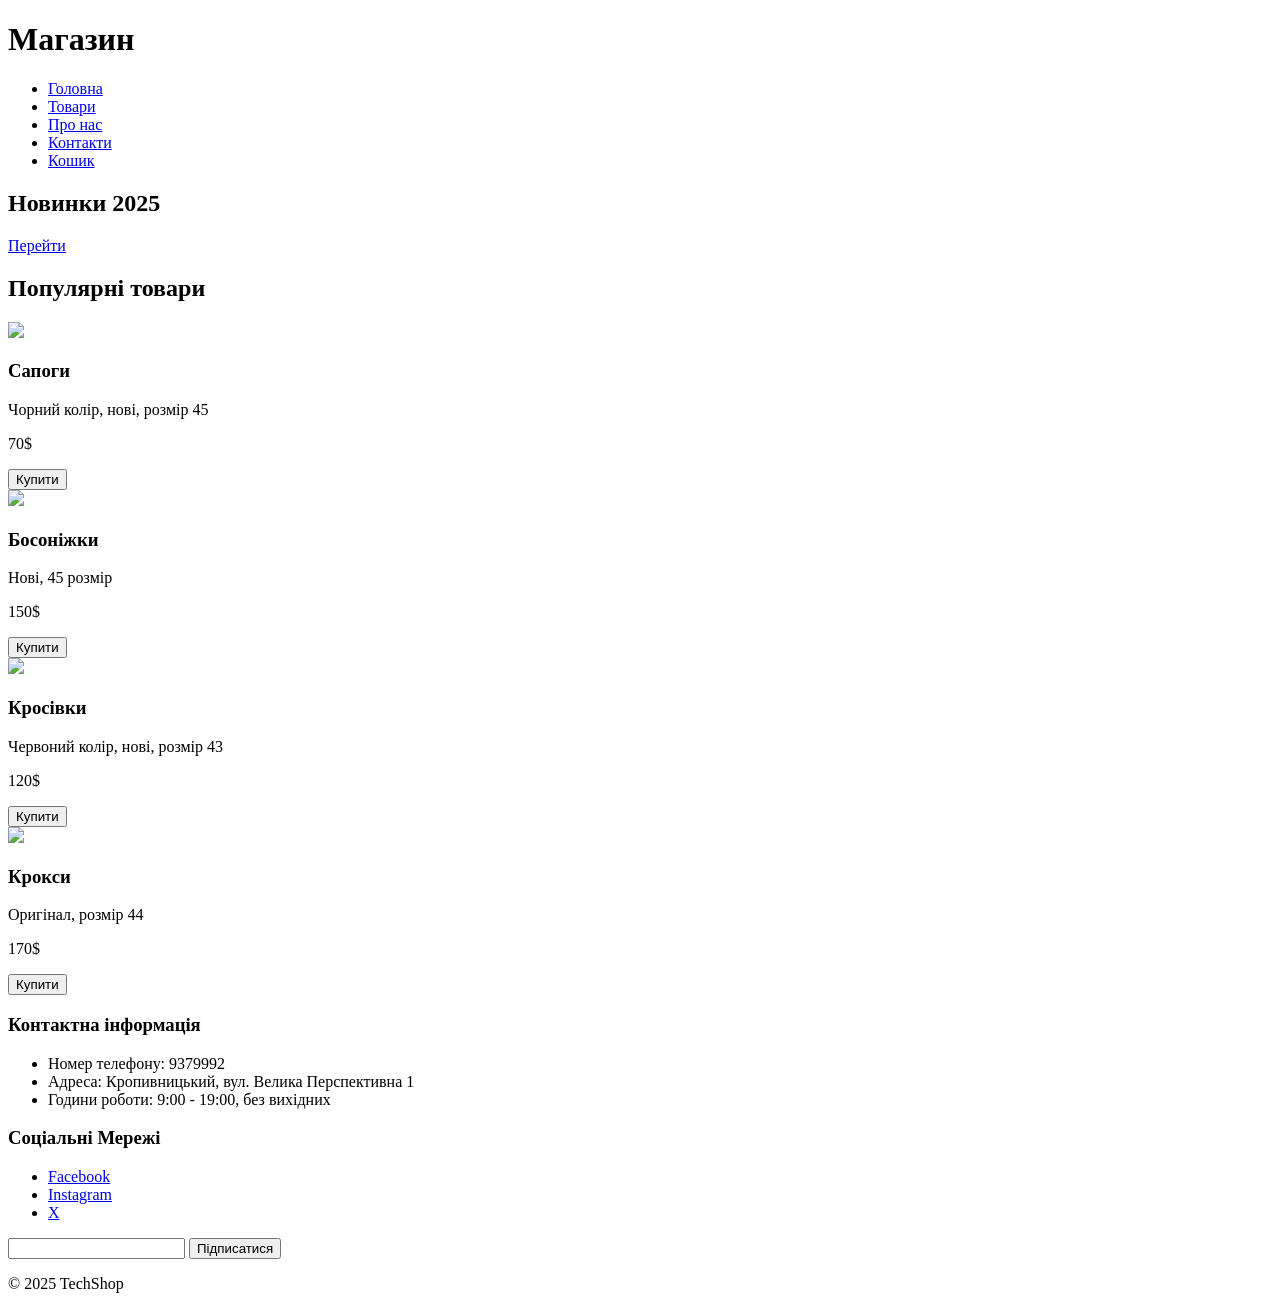
==== index.html @ 1312cfc7 "Add index.html with base structure" ====
<!DOCTYPE html>
<html lang="en">
<head>
  <meta charset="UTF-8">
  <meta name="viewport" content="width=device-width, initial-scale=1.0">
  <title>TechShop - Магазин гаджетів</title>
</head>
<body>
  <header>
    <h1>Магазин</h1>
    <nav>
      <ul>
        <li>
          <a href="#">Головна</a>
        </li>
        <li>
          <a href="#">Товари</a>
        </li>
        <li>
          <a href="#">Про нас</a>
        </li>
        <li>
          <a href="#">Контакти</a>
        </li>
        <li>
          <a href="#">Кошик</a>
        </li>
      </ul>
    </nav>
  </header>
  <main>
    <section>
      <h2>Новинки 2025</h2>
      <a type="button" href="#">Перейти</a>
    </section>
    <section>
      <h2>Популярні товари</h2>

      <article>
        <img src="https://via.placeholder.com/150">
        <h3>Сапоги</h3>
        <p>Чорний колір, нові, розмір 45</p>
        <p>70$</p>
        <button>Купити</button>
      </article>
      <article>
        <img src="https://via.placeholder.com/150">
        <h3>Босоніжки</h3>
        <p>Нові, 45 розмір</p>
        <p>150$</p>
        <button>Купити</button>
      </article>
      <article>
        <img src="https://via.placeholder.com/150">
        <h3>Кросівки</h3>
        <p>Червоний колір, нові, розмір 43</p>
        <p>120$</p>
        <button>Купити</button>
      </article>
      <article>
        <img src="https://via.placeholder.com/150">
        <h3>Крокси</h3>
        <p>Оригінал, розмір 44</p>
        <p>170$</p>
        <button>Купити</button>
      </article>
    </section>
  </main>
  <footer>
    <section>
      <h3>Контактна інформація</h3>
      <ul>
        <li>Номер телефону: 9379992</li>
        <li>Адреса: Кропивницький, вул. Велика Перспективна 1</li>
        <li>Години роботи: 9:00 - 19:00, без вихідних</li>
      </p>
    </section>
    <section>
      <h3>Соціальні Мережі</h3>
      <ul>
        <li>
          <a href="#">Facebook</a>
        </li>
        <li>
          <a href="#">Instagram</a>
        </li>
        <li>
          <a href="#">X</a>
        </li>
      </p>
    </section>
    <section>
      <form>
        <input type="email">
        <button>Підписатися</button>
      </form>
    </section>
    <p>&copy; 2025 TechShop</p>
  </footer>
</body>
</html>
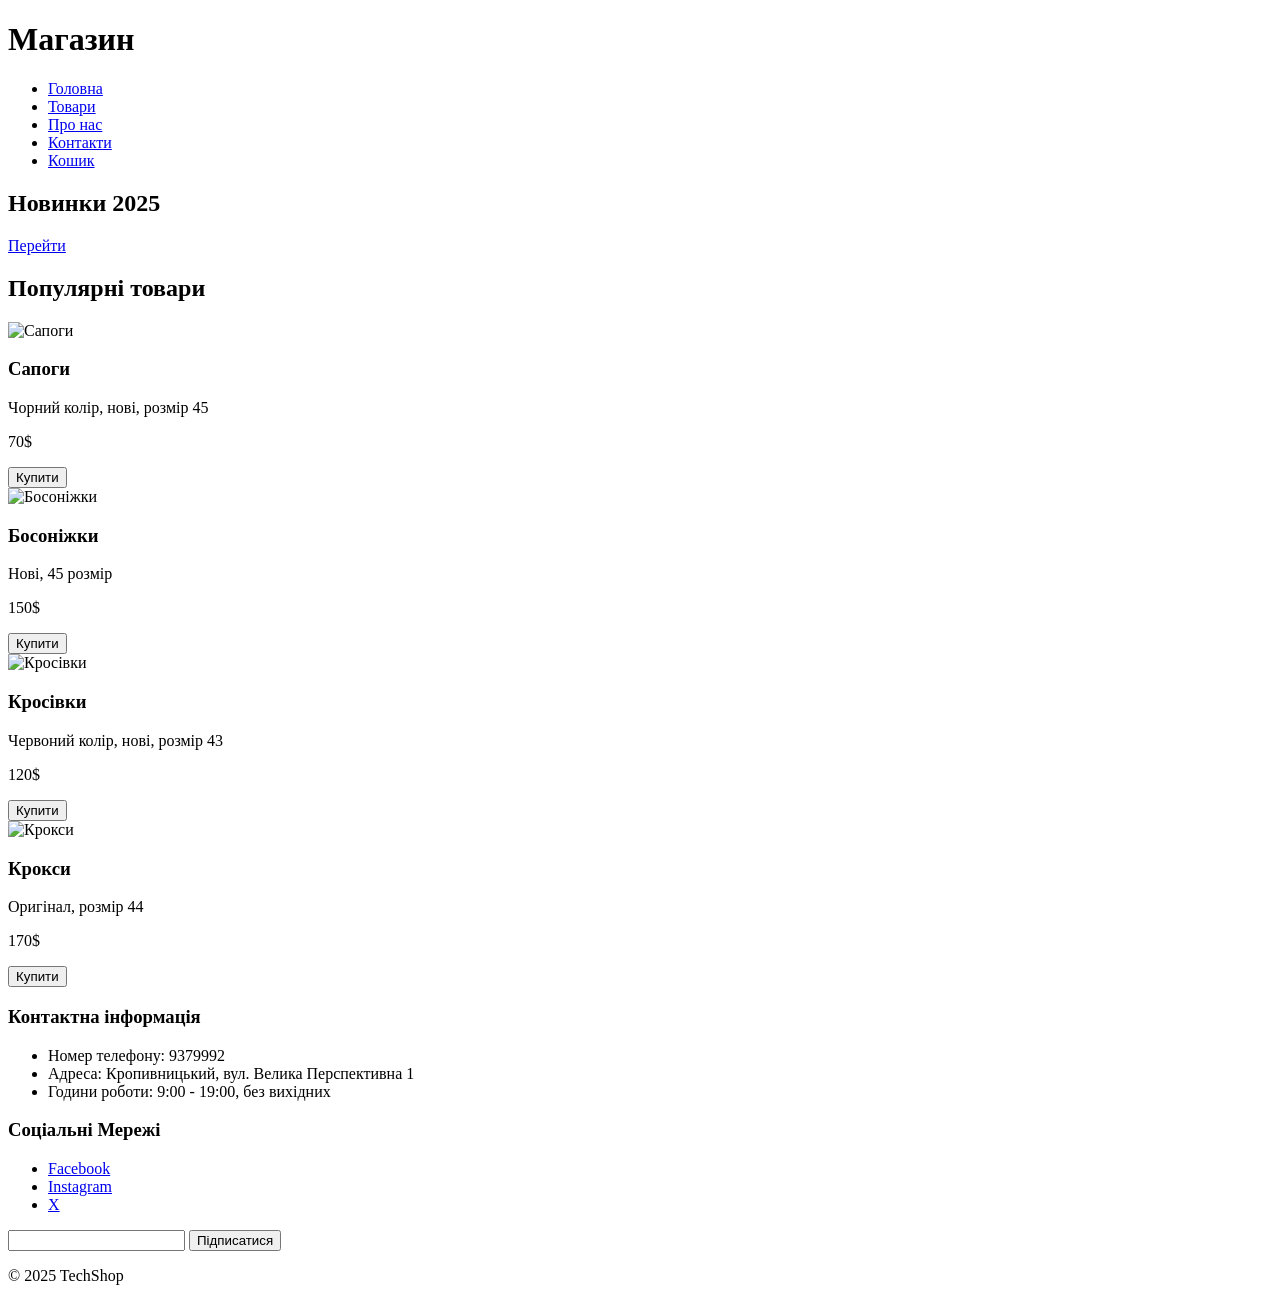
==== commit f2773138: "Update index.html, add alt attributes for images" ====
--- a/index.html
+++ b/index.html
@@ -31,34 +31,34 @@
   <main>
     <section>
       <h2>Новинки 2025</h2>
-      <a type="button" href="#">Перейти</a>
+      <a href="#">Перейти</a>
     </section>
     <section>
       <h2>Популярні товари</h2>
 
       <article>
-        <img src="https://via.placeholder.com/150">
+        <img alt="Сапоги" src="https://via.placeholder.com/150">
         <h3>Сапоги</h3>
         <p>Чорний колір, нові, розмір 45</p>
         <p>70$</p>
         <button>Купити</button>
       </article>
       <article>
-        <img src="https://via.placeholder.com/150">
+        <img alt="Босоніжки" src="https://via.placeholder.com/150">
         <h3>Босоніжки</h3>
         <p>Нові, 45 розмір</p>
         <p>150$</p>
         <button>Купити</button>
       </article>
       <article>
-        <img src="https://via.placeholder.com/150">
+        <img alt="Кросівки" src="https://via.placeholder.com/150">
         <h3>Кросівки</h3>
         <p>Червоний колір, нові, розмір 43</p>
         <p>120$</p>
         <button>Купити</button>
       </article>
       <article>
-        <img src="https://via.placeholder.com/150">
+        <img alt="Крокси" src="https://via.placeholder.com/150">
         <h3>Крокси</h3>
         <p>Оригінал, розмір 44</p>
         <p>170$</p>
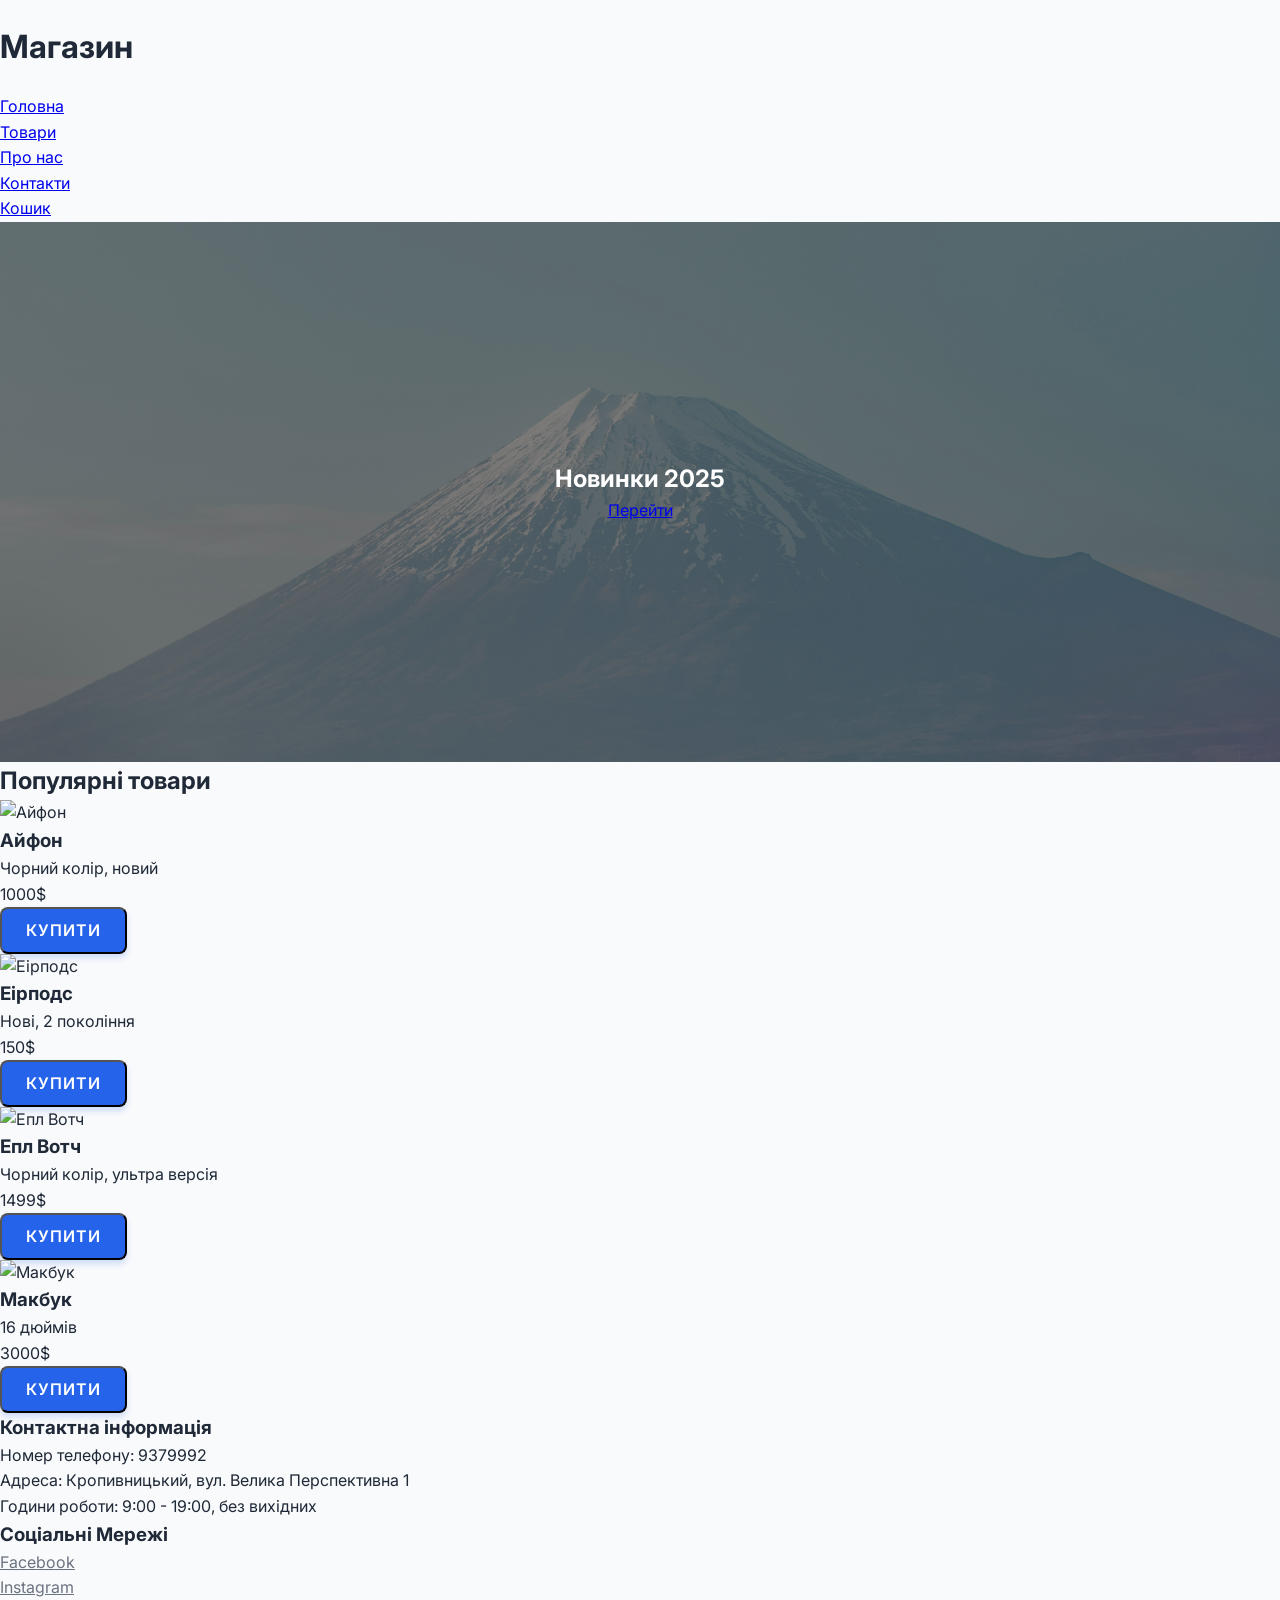
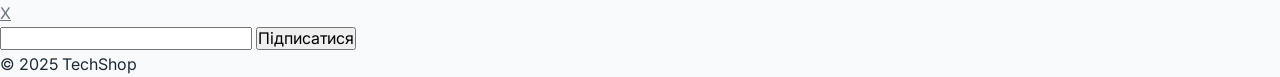
==== commit d8b7ff21: "Add base styles" ====
--- a/index.html
+++ b/index.html
@@ -4,6 +4,11 @@
   <meta charset="UTF-8">
   <meta name="viewport" content="width=device-width, initial-scale=1.0">
   <title>TechShop - Магазин гаджетів</title>
+  <link rel="preconnect" href="https://fonts.googleapis.com">
+  <link rel="preconnect" href="https://fonts.gstatic.com" crossorigin>
+  <link href="https://fonts.googleapis.com/css2?family=Inter:wght@400;600;700&display=swap" rel="stylesheet">
+  <link rel="stylesheet" href="./assets/css/normalize.css" />
+  <link rel="stylesheet" href="./assets/css/style.css" />
 </head>
 <body>
   <header>
@@ -29,7 +34,7 @@
     </nav>
   </header>
   <main>
-    <section>
+    <section class="hero">
       <h2>Новинки 2025</h2>
       <a href="#">Перейти</a>
     </section>
@@ -37,32 +42,32 @@
       <h2>Популярні товари</h2>
 
       <article>
-        <img alt="Сапоги" src="https://via.placeholder.com/150">
-        <h3>Сапоги</h3>
-        <p>Чорний колір, нові, розмір 45</p>
-        <p>70$</p>
-        <button>Купити</button>
+        <img alt="Айфон" src="https://via.placeholder.com/150">
+        <h3>Айфон</h3>
+        <p>Чорний колір, новий</p>
+        <p>1000$</p>
+        <button class="btn">Купити</button>
       </article>
       <article>
-        <img alt="Босоніжки" src="https://via.placeholder.com/150">
-        <h3>Босоніжки</h3>
-        <p>Нові, 45 розмір</p>
+        <img alt="Еірподс" src="https://via.placeholder.com/150">
+        <h3>Еірподс</h3>
+        <p>Нові, 2 покоління</p>
         <p>150$</p>
-        <button>Купити</button>
+        <button class="btn">Купити</button>
       </article>
       <article>
-        <img alt="Кросівки" src="https://via.placeholder.com/150">
-        <h3>Кросівки</h3>
-        <p>Червоний колір, нові, розмір 43</p>
-        <p>120$</p>
-        <button>Купити</button>
+        <img alt="Епл Вотч" src="https://via.placeholder.com/150">
+        <h3>Епл Вотч</h3>
+        <p>Чорний колір, ультра версія</p>
+        <p>1499$</p>
+        <button class="btn">Купити</button>
       </article>
       <article>
-        <img alt="Крокси" src="https://via.placeholder.com/150">
-        <h3>Крокси</h3>
-        <p>Оригінал, розмір 44</p>
-        <p>170$</p>
-        <button>Купити</button>
+        <img alt="Макбук" src="https://via.placeholder.com/150">
+        <h3>Макбук</h3>
+        <p>16 дюймів</p>
+        <p>3000$</p>
+        <button class="btn">Купити</button>
       </article>
     </section>
   </main>
--- a/assets/css/style.css
+++ b/assets/css/style.css
@@ -0,0 +1,66 @@
+/* Скидання відступів та рамок для всіх елементів */
+* {
+  margin: 0;
+  padding: 0;
+  box-sizing: border-box; /* Розміри елемента включають внутрішні відступи та рамки */
+}
+
+/* Глобальні змінні проєкту (Палітра TechShop) */
+:root {
+  --primary-color: #2563eb; /* Ваш фірмовий синій */
+  --primary-hover: #1d4ed8; /* Колір при наведенні */
+  --accent-color: #f59e0b;  /* Акцентний помаранчевий */
+  --text-dark: #1f2937;     /* Основний текст */
+  --text-light: #6b7280;    /* Другорядний текст */
+  --bg-color: #f9fafb;      /* Фон сторінки */
+  --font-main: "Inter", sans-serif;
+}
+
+body {
+  font-family: var(--font-main);
+  background-color: var(--bg-color);
+  color: var(--text-dark);
+  line-height: 1.6; /* Покращує читабельність тексту */
+  font-size: 16px;
+}
+
+footer a {
+  color: var(--text-light); /* Посилання лише у футері будуть сірими */
+}
+
+.btn {
+  display: inline-block;
+  padding: 12px 24px;
+  background-color: var(--primary-color);
+  color: white;
+  border-radius: 8px;
+  font-weight: 600;
+  text-transform: uppercase; /* Текст великими літерами */
+  letter-spacing: 1px;       /* Розрідження літер */
+  transition: all 0.3s ease;
+  box-shadow: 0 4px 6px rgba(37, 99, 235, 0.2); /* Ніжна синя тінь */
+}
+
+.btn:hover {
+  background-color: var(--primary-hover);
+  transform: translateY(-2px); /* Кнопка ніби піднімається */
+  box-shadow: 0 6px 12px rgba(37, 99, 235, 0.3);
+}
+
+.hero {
+  height: 60vh; /* 60% висоти екрану */
+  background-image: linear-gradient(rgba(0,0,0,0.5), rgba(0,0,0,0.5)), url('../img/header-img.jpg');
+  background-size: cover;
+  background-position: center;
+  display: flex;
+  flex-direction: column;
+  justify-content: center;
+  align-items: center;
+  text-align: center;
+  color: white;
+}
+
+.hero h1 {
+  font-size: 3rem;
+  text-shadow: 2px 2px 4px rgba(0,0,0,0.5);
+}
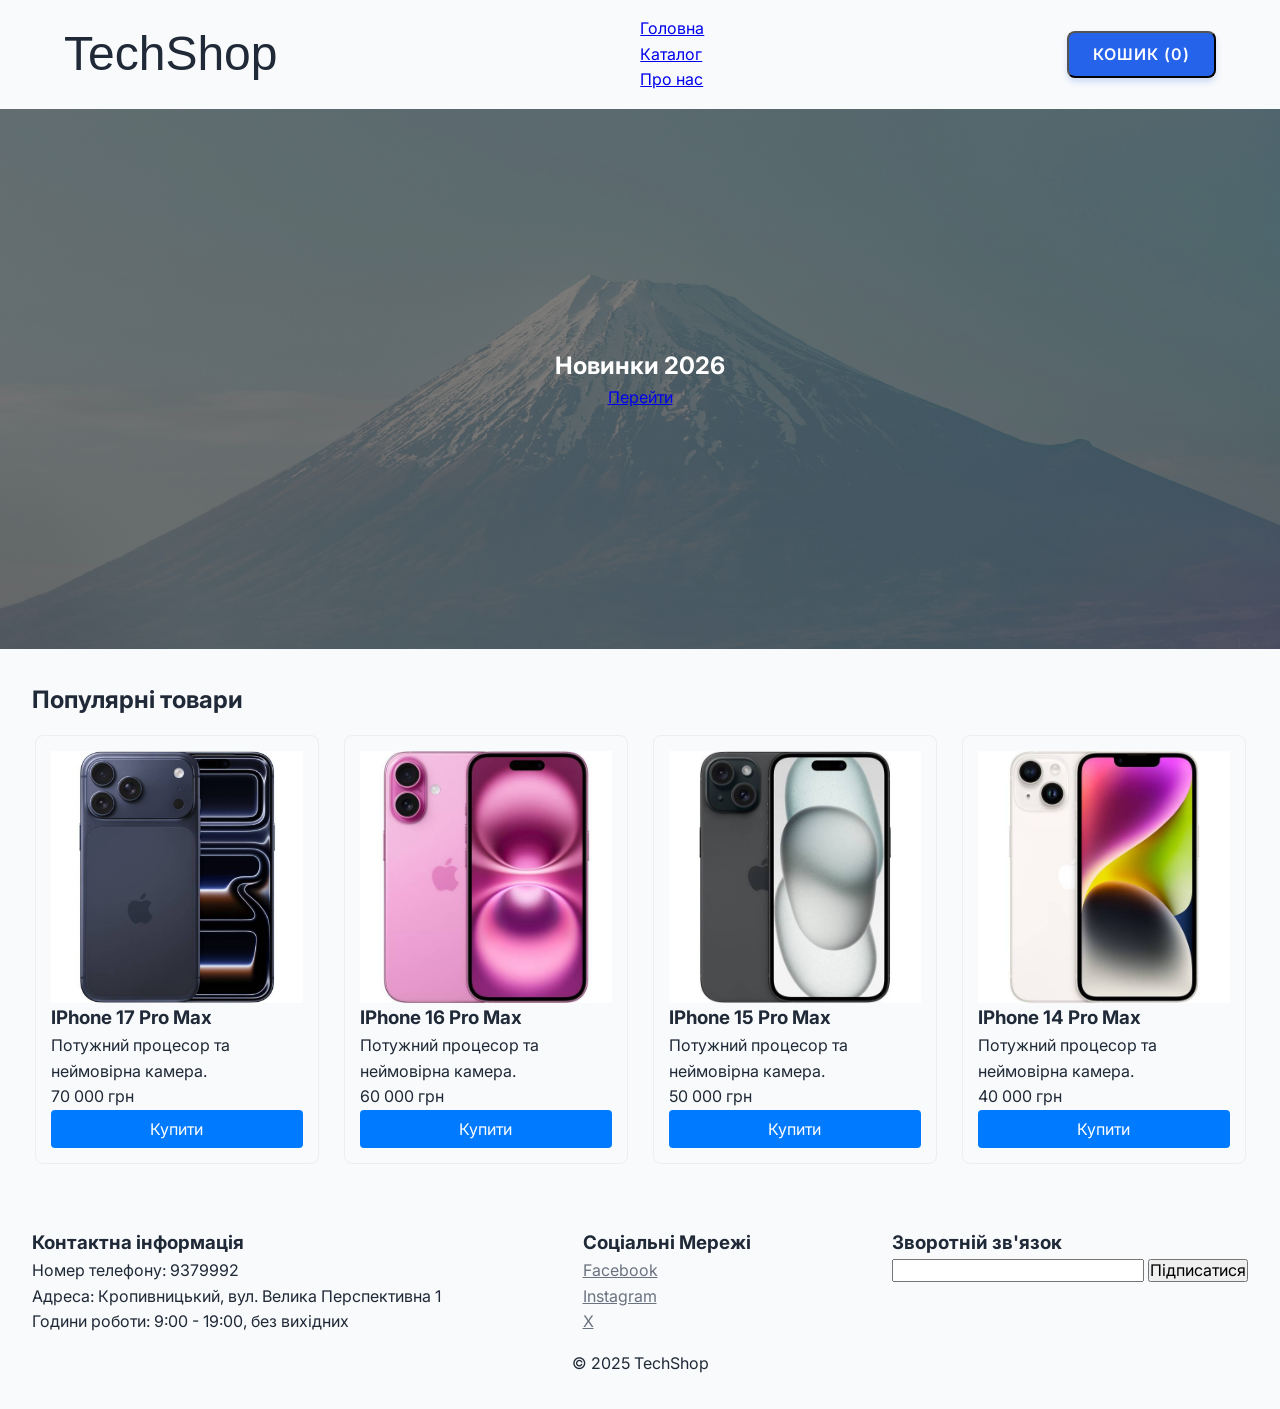
==== commit baf869fd: "Add flexbox styles and mobile phone images" ====
--- a/index.html
+++ b/index.html
@@ -7,100 +7,105 @@
   <link rel="preconnect" href="https://fonts.googleapis.com">
   <link rel="preconnect" href="https://fonts.gstatic.com" crossorigin>
   <link href="https://fonts.googleapis.com/css2?family=Inter:wght@400;600;700&display=swap" rel="stylesheet">
+  <link href="https://fonts.cdnfonts.com/css/hermann-gotisch" rel="stylesheet">
   <link rel="stylesheet" href="./assets/css/normalize.css" />
   <link rel="stylesheet" href="./assets/css/style.css" />
 </head>
 <body>
-  <header>
-    <h1>Магазин</h1>
-    <nav>
-      <ul>
-        <li>
-          <a href="#">Головна</a>
-        </li>
-        <li>
-          <a href="#">Товари</a>
-        </li>
-        <li>
-          <a href="#">Про нас</a>
-        </li>
-        <li>
-          <a href="#">Контакти</a>
-        </li>
-        <li>
-          <a href="#">Кошик</a>
-        </li>
-      </ul>
-    </nav>
-  </header>
+  <header class="header">
+  <div class="logo">TechShop</div>
+  
+  <nav class="main-nav">
+    <ul class="nav-list">
+      <li><a href="#">Головна</a></li>
+      <li><a href="#">Каталог</a></li>
+      <li><a href="#">Про нас</a></li>
+    </ul>
+  </nav>
+
+  <div class="user-actions">
+    <button class="btn btn-cart">Кошик (0)</button>
+  </div>
+</header>
   <main>
     <section class="hero">
-      <h2>Новинки 2025</h2>
+      <h2>Новинки 2026</h2>
       <a href="#">Перейти</a>
     </section>
-    <section>
-      <h2>Популярні товари</h2>
+    <section class="content-block">
+      <h2 class="content-block-title">Популярні товари</h2>
 
-      <article>
-        <img alt="Айфон" src="https://via.placeholder.com/150">
-        <h3>Айфон</h3>
-        <p>Чорний колір, новий</p>
-        <p>1000$</p>
-        <button class="btn">Купити</button>
-      </article>
-      <article>
-        <img alt="Еірподс" src="https://via.placeholder.com/150">
-        <h3>Еірподс</h3>
-        <p>Нові, 2 покоління</p>
-        <p>150$</p>
-        <button class="btn">Купити</button>
-      </article>
-      <article>
-        <img alt="Епл Вотч" src="https://via.placeholder.com/150">
-        <h3>Епл Вотч</h3>
-        <p>Чорний колір, ультра версія</p>
-        <p>1499$</p>
-        <button class="btn">Купити</button>
-      </article>
-      <article>
-        <img alt="Макбук" src="https://via.placeholder.com/150">
-        <h3>Макбук</h3>
-        <p>16 дюймів</p>
-        <p>3000$</p>
-        <button class="btn">Купити</button>
-      </article>
+      <div class="products-grid">
+        <div class="product-card">
+          <img src="./assets/img/iphone-17.jpg" alt="Product Name" class="product-img">
+          <h3 class="product-title">IPhone 17 Pro Max</h3>
+          <p class="product-desc">Потужний процесор та неймовірна камера.</p>
+          <span class="product-price">70 000 грн</span>
+          <button class="btn-buy">Купити</button>
+        </div>
+
+        <div class="product-card">
+          <img src="./assets/img/iphone-16.jpg" alt="Product Name" class="product-img">
+          <h3 class="product-title">IPhone 16 Pro Max</h3>
+          <p class="product-desc">Потужний процесор та неймовірна камера.</p>
+          <span class="product-price">60 000 грн</span>
+          <button class="btn-buy">Купити</button>
+        </div>
+
+        <div class="product-card">
+          <img src="./assets/img/iphone-15.jpg" alt="Product Name" class="product-img">
+          <h3 class="product-title">IPhone 15 Pro Max</h3>
+          <p class="product-desc">Потужний процесор та неймовірна камера.</p>
+          <span class="product-price">50 000 грн</span>
+          <button class="btn-buy">Купити</button>
+        </div>
+
+        <div class="product-card">
+          <img src="./assets/img/iphone-14.jpg" alt="Product Name" class="product-img">
+          <h3 class="product-title">IPhone 14 Pro Max</h3>
+          <p class="product-desc">Потужний процесор та неймовірна камера.</p>
+          <span class="product-price">40 000 грн</span>
+          <button class="btn-buy">Купити</button>
+        </div>
+      </div>
+
     </section>
   </main>
-  <footer>
-    <section>
-      <h3>Контактна інформація</h3>
-      <ul>
-        <li>Номер телефону: 9379992</li>
-        <li>Адреса: Кропивницький, вул. Велика Перспективна 1</li>
-        <li>Години роботи: 9:00 - 19:00, без вихідних</li>
-      </p>
-    </section>
-    <section>
-      <h3>Соціальні Мережі</h3>
-      <ul>
-        <li>
-          <a href="#">Facebook</a>
-        </li>
-        <li>
-          <a href="#">Instagram</a>
-        </li>
-        <li>
-          <a href="#">X</a>
-        </li>
-      </p>
-    </section>
-    <section>
-      <form>
-        <input type="email">
-        <button>Підписатися</button>
-      </form>
-    </section>
-    <p>&copy; 2025 TechShop</p>
+  <footer class="footer">
+    <div class="footer-grid">
+      <div>
+        <h3>Контактна інформація</h3>
+        <ul>
+          <li>Номер телефону: 9379992</li>
+          <li>Адреса: Кропивницький, вул. Велика Перспективна 1</li>
+          <li>Години роботи: 9:00 - 19:00, без вихідних</li>
+        </p>
+      </div>
+      <div>
+        <h3>Соціальні Мережі</h3>
+        <ul>
+          <li>
+            <a href="#">Facebook</a>
+          </li>
+          <li>
+            <a href="#">Instagram</a>
+          </li>
+          <li>
+            <a href="#">X</a>
+          </li>
+        </p>
+      </div>
+      <div>
+        <h3>Зворотній зв'язок</h3>
+        <form>
+          <input type="email">
+          <button>Підписатися</button>
+        </form>
+      </div>
+    </div>
+    <div class="footer-bottom">
+      <p>&copy; 2025 TechShop</p>
+    </div>
   </footer>
 </body>
 </html>
--- a/assets/css/style.css
+++ b/assets/css/style.css
@@ -3,6 +3,10 @@
   margin: 0;
   padding: 0;
   box-sizing: border-box; /* Розміри елемента включають внутрішні відступи та рамки */
+}
+
+ul {
+  list-style-type: none;
 }
 
 /* Глобальні змінні проєкту (Палітра TechShop) */
@@ -26,6 +30,11 @@
 
 footer a {
   color: var(--text-light); /* Посилання лише у футері будуть сірими */
+}
+
+.logo {
+  font-family: 'Hermann-Gotisch', sans-serif;
+  font-size: 3em;
 }
 
 .btn {
@@ -64,3 +73,65 @@
   font-size: 3rem;
   text-shadow: 2px 2px 4px rgba(0,0,0,0.5);
 }
+
+.header {
+  display: flex;
+  justify-content: space-between; /* Розставляє блоки по краях */
+  align-items: center; /* Центрує лого та кнопки по вертикалі */
+  padding: 1rem 5%;
+  background-color: var(--bg-color);
+  box-shadow: 0 2px 4px rgba(0,0,0,0.1);
+}
+
+.product-card {
+  display: flex;
+  flex-direction: column;
+  width: calc(25% - 20px); /* 4 картки в ряд */
+  min-width: 250px;
+  border: 1px solid #eee;
+  padding: 15px;
+  border-radius: 8px;
+}
+.product-card button {
+  margin-top: auto; /* Штовхає кнопку в самий низ картки */
+  padding: 10px;
+  background-color: #007bff;
+  color: white;
+  border: none;
+  border-radius: 4px;
+  cursor: pointer;
+}
+
+.products-grid {
+  display: flex;
+  flex-wrap: wrap; 
+  gap: 20px;
+  justify-content: space-around; /* Рівномірний розподіл простору між картками */
+}
+
+.footer-grid {
+  display: flex;
+  flex-wrap: wrap; 
+  gap: 20px;
+  justify-content: space-between
+}
+
+.footer-bottom {
+  text-align: center;
+}
+
+.footer {
+  display: flex;
+  flex-direction: column;
+  gap: 16px;
+  padding: 32px;
+}
+
+.content-block {
+  padding: 32px;
+  display: flex;
+  gap: 16px;
+  flex-direction: column;
+}
+
+
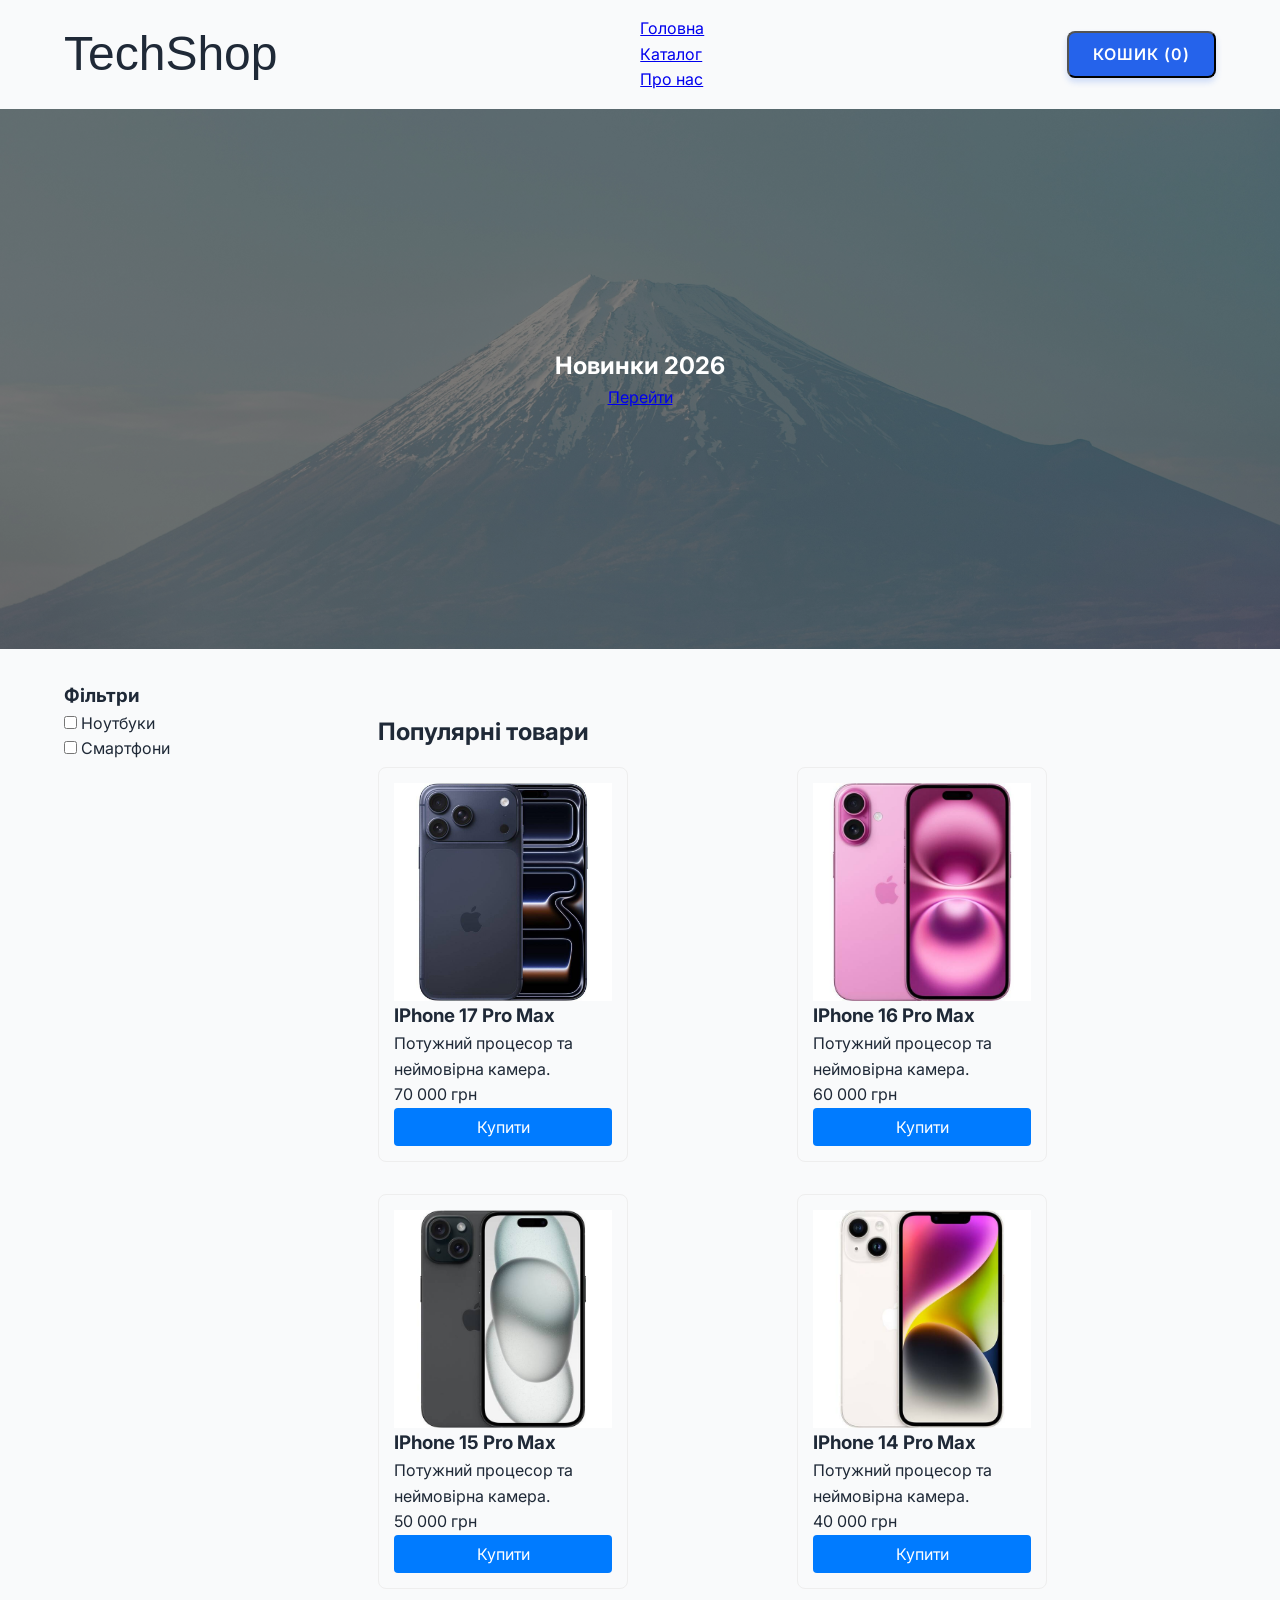
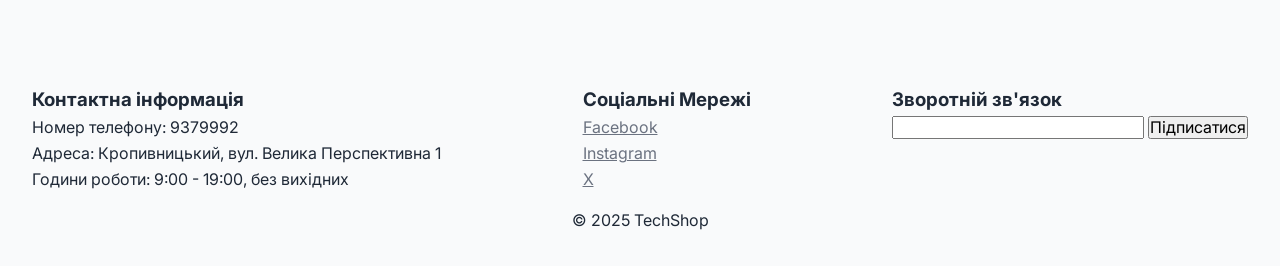
==== commit ffda5304: "Implement CSS Grid layout and Mobile responsiveness" ====
--- a/index.html
+++ b/index.html
@@ -32,44 +32,55 @@
       <h2>Новинки 2026</h2>
       <a href="#">Перейти</a>
     </section>
-    <section class="content-block">
-      <h2 class="content-block-title">Популярні товари</h2>
 
-      <div class="products-grid">
-        <div class="product-card">
-          <img src="./assets/img/iphone-17.jpg" alt="Product Name" class="product-img">
-          <h3 class="product-title">IPhone 17 Pro Max</h3>
-          <p class="product-desc">Потужний процесор та неймовірна камера.</p>
-          <span class="product-price">70 000 грн</span>
-          <button class="btn-buy">Купити</button>
-        </div>
+    <main class="page-layout">
+      <aside class="sidebar">
+        <h3>Фільтри</h3>
+        <!-- Тут будуть чекбокси категорій, напр. Ноутбуки, Смартфони -->
+        <ul>
+          <li><input type="checkbox" /> Ноутбуки</li>
+          <li><input type="checkbox" /> Смартфони</li>
+        </ul>
+      </aside>
 
-        <div class="product-card">
-          <img src="./assets/img/iphone-16.jpg" alt="Product Name" class="product-img">
-          <h3 class="product-title">IPhone 16 Pro Max</h3>
-          <p class="product-desc">Потужний процесор та неймовірна камера.</p>
-          <span class="product-price">60 000 грн</span>
-          <button class="btn-buy">Купити</button>
-        </div>
+        <section class="content-block">
+          <h2 class="content-block-title">Популярні товари</h2>
 
-        <div class="product-card">
-          <img src="./assets/img/iphone-15.jpg" alt="Product Name" class="product-img">
-          <h3 class="product-title">IPhone 15 Pro Max</h3>
-          <p class="product-desc">Потужний процесор та неймовірна камера.</p>
-          <span class="product-price">50 000 грн</span>
-          <button class="btn-buy">Купити</button>
-        </div>
+          <div class="products-grid">
+            <div class="product-card">
+              <img src="./assets/img/iphone-17.jpg" alt="Product Name" class="product-img">
+              <h3 class="product-title">IPhone 17 Pro Max</h3>
+              <p class="product-desc">Потужний процесор та неймовірна камера.</p>
+              <span class="product-price">70 000 грн</span>
+              <button class="btn-buy">Купити</button>
+            </div>
 
-        <div class="product-card">
-          <img src="./assets/img/iphone-14.jpg" alt="Product Name" class="product-img">
-          <h3 class="product-title">IPhone 14 Pro Max</h3>
-          <p class="product-desc">Потужний процесор та неймовірна камера.</p>
-          <span class="product-price">40 000 грн</span>
-          <button class="btn-buy">Купити</button>
-        </div>
-      </div>
+            <div class="product-card">
+              <img src="./assets/img/iphone-16.jpg" alt="Product Name" class="product-img">
+              <h3 class="product-title">IPhone 16 Pro Max</h3>
+              <p class="product-desc">Потужний процесор та неймовірна камера.</p>
+              <span class="product-price">60 000 грн</span>
+              <button class="btn-buy">Купити</button>
+            </div>
 
-    </section>
+            <div class="product-card">
+              <img src="./assets/img/iphone-15.jpg" alt="Product Name" class="product-img">
+              <h3 class="product-title">IPhone 15 Pro Max</h3>
+              <p class="product-desc">Потужний процесор та неймовірна камера.</p>
+              <span class="product-price">50 000 грн</span>
+              <button class="btn-buy">Купити</button>
+            </div>
+
+            <div class="product-card">
+              <img src="./assets/img/iphone-14.jpg" alt="Product Name" class="product-img">
+              <h3 class="product-title">IPhone 14 Pro Max</h3>
+              <p class="product-desc">Потужний процесор та неймовірна камера.</p>
+              <span class="product-price">40 000 грн</span>
+              <button class="btn-buy">Купити</button>
+            </div>
+          </div>
+        </section>
+    </main>
   </main>
   <footer class="footer">
     <div class="footer-grid">
--- a/assets/css/style.css
+++ b/assets/css/style.css
@@ -103,10 +103,10 @@
 }
 
 .products-grid {
-  display: flex;
-  flex-wrap: wrap; 
-  gap: 20px;
-  justify-content: space-around; /* Рівномірний розподіл простору між картками */
+  display: grid;
+  /* Магічна формула: Автоматично розставляй картки з мінімальною шириною 280px та розтягуй до 1fr */
+  grid-template-columns: repeat(auto-fill, minmax(280px, 1fr));
+  gap: 2rem;
 }
 
 .footer-grid {
@@ -134,4 +134,23 @@
   flex-direction: column;
 }
 
+.page-layout {
+  display: grid;
+  /* Перша колонка (сайдбар) - 250px, друга (контент) - бере решту місця (1fr) */
+  grid-template-columns: 250px 1fr;
+  gap: 2rem;
+  padding: 2rem 5%;
+}
 
+@media screen and (max-width: 768px) {
+  .page-layout {
+    /* Перемикаємо на один стовпець: сайдбар і контент будуть один під одним */
+    grid-template-columns: 1fr;
+  }
+
+  /* Можна також сховати логотип по центру в хедері для економії місця (як приклад) */
+  .header {
+    flex-direction: column;
+    gap: 1rem;
+  }
+}
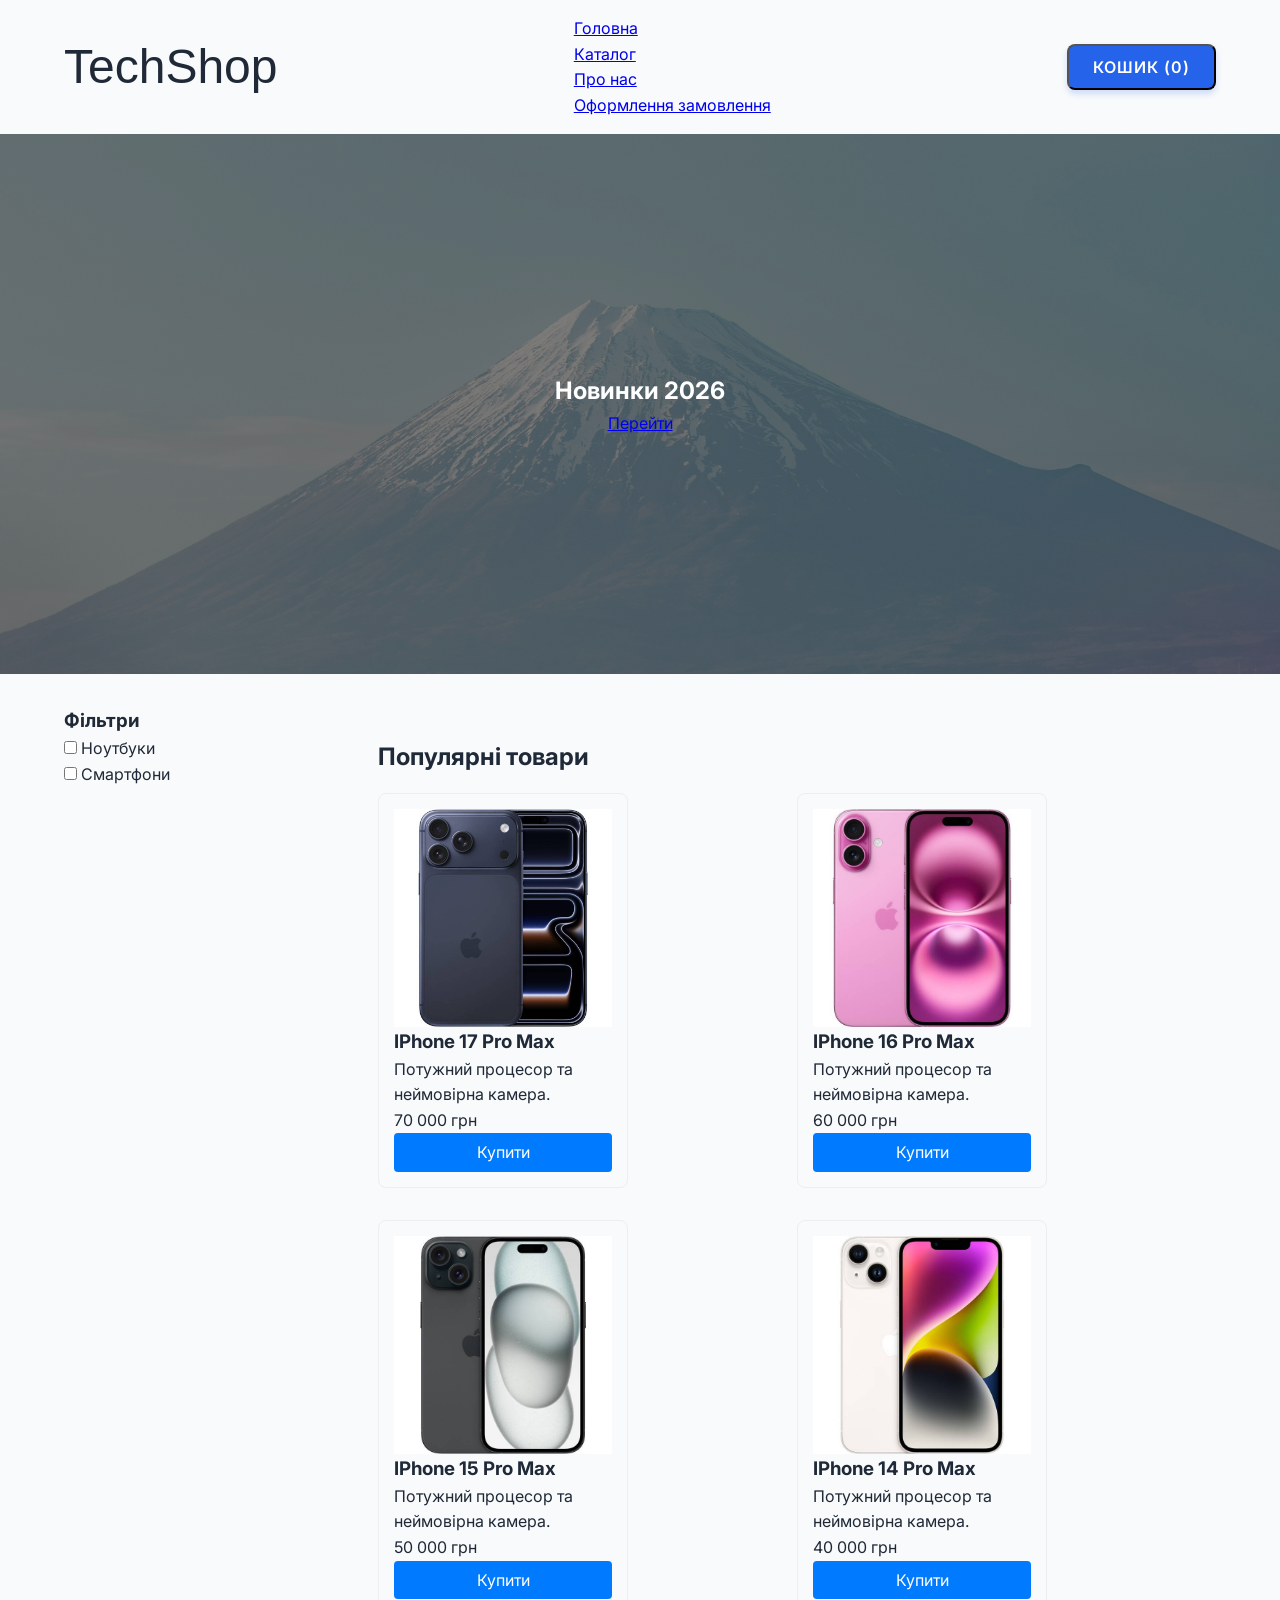
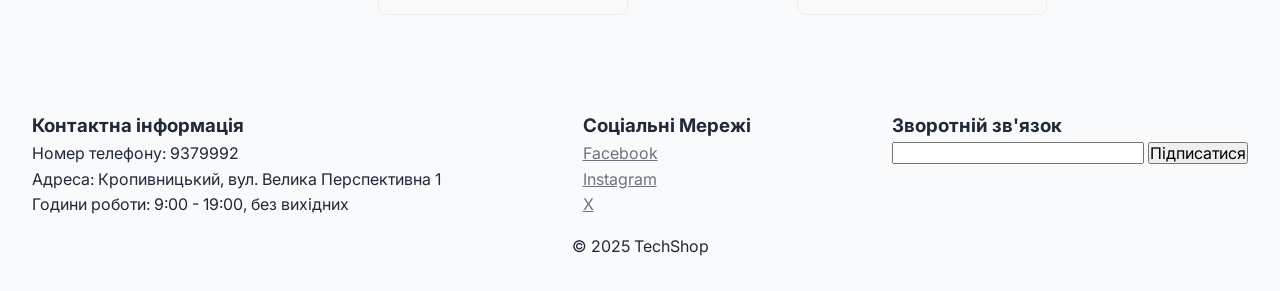
==== commit 0101833e: "Create checkout form with HTML5 validation" ====
--- a/index.html
+++ b/index.html
@@ -17,9 +17,12 @@
   
   <nav class="main-nav">
     <ul class="nav-list">
-      <li><a href="#">Головна</a></li>
+      <li><a href="./index.html">Головна</a></li>
       <li><a href="#">Каталог</a></li>
       <li><a href="#">Про нас</a></li>
+      <li>
+        <a href="./checkout.html">Оформлення замовлення</a>
+      </li>
     </ul>
   </nav>
 
--- a/assets/css/style.css
+++ b/assets/css/style.css
@@ -35,6 +35,11 @@
 .logo {
   font-family: 'Hermann-Gotisch', sans-serif;
   font-size: 3em;
+}
+
+.logo a {
+  color: inherit; /* blue colors for links too */
+  text-decoration: inherit; /* no underline */
 }
 
 .btn {
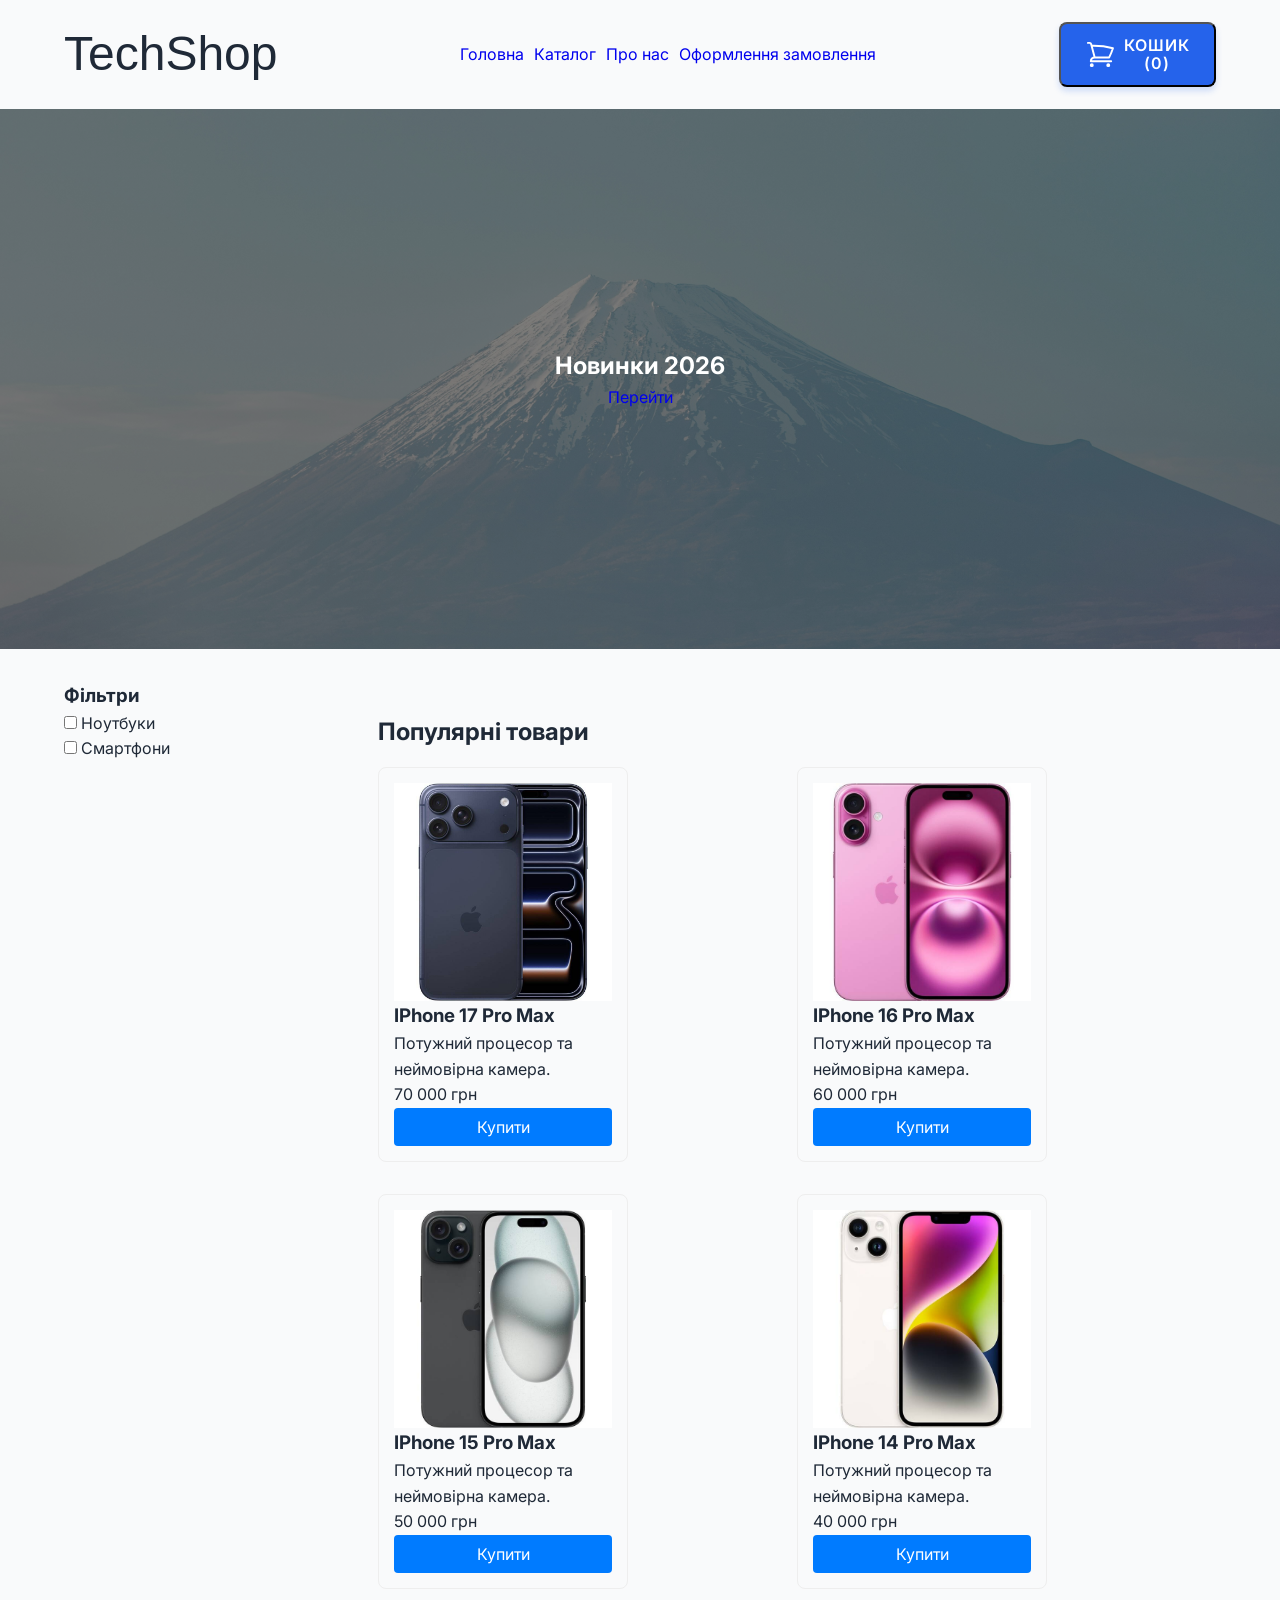
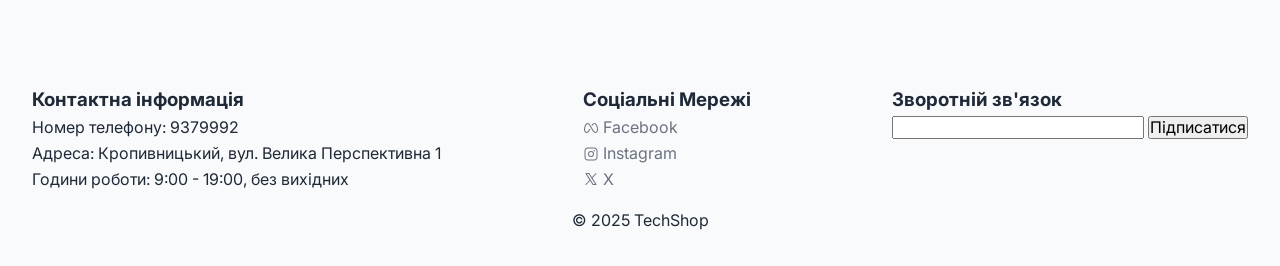
==== commit 34f2b6c3: "Add inline SVGs and refine mobile responsive view" ====
--- a/index.html
+++ b/index.html
@@ -16,6 +16,10 @@
   <div class="logo">TechShop</div>
   
   <nav class="main-nav">
+    <button class="menu-toggle" aria-label="Відкрити меню">
+      <svg xmlns="http://www.w3.org/2000/svg" width="32" height="32" fill="#000000" viewBox="0 0 256 256"><path d="M224,128a8,8,0,0,1-8,8H40a8,8,0,0,1,0-16H216A8,8,0,0,1,224,128ZM40,72H216a8,8,0,0,0,0-16H40a8,8,0,0,0,0,16ZM216,184H40a8,8,0,0,0,0,16H216a8,8,0,0,0,0-16Z"></path></svg>
+    </button>
+
     <ul class="nav-list">
       <li><a href="./index.html">Головна</a></li>
       <li><a href="#">Каталог</a></li>
@@ -27,7 +31,12 @@
   </nav>
 
   <div class="user-actions">
-    <button class="btn btn-cart">Кошик (0)</button>
+    <button class="btn btn-cart">
+      <svg xmlns="http://www.w3.org/2000/svg" fill="none" viewBox="0 0 24 24" stroke-width="1.5" stroke="currentColor" class="size-6">
+        <path stroke-linecap="round" stroke-linejoin="round" d="M2.25 3h1.386c.51 0 .955.343 1.087.835l.383 1.437M7.5 14.25a3 3 0 0 0-3 3h15.75m-12.75-3h11.218c1.121-2.3 2.1-4.684 2.924-7.138a60.114 60.114 0 0 0-16.536-1.84M7.5 14.25 5.106 5.272M6 20.25a.75.75 0 1 1-1.5 0 .75.75 0 0 1 1.5 0Zm12.75 0a.75.75 0 1 1-1.5 0 .75.75 0 0 1 1.5 0Z" />
+      </svg>
+      Кошик (0)
+    </button>
   </div>
 </header>
   <main>
@@ -97,17 +106,26 @@
       </div>
       <div>
         <h3>Соціальні Мережі</h3>
-        <ul>
+        <ul class="social-links">
           <li>
-            <a href="#">Facebook</a>
+            <a href="#">
+              <svg xmlns="http://www.w3.org/2000/svg" width="32" height="32" fill="#000000" viewBox="0 0 256 256"><path d="M240,149.31c0,16.11-3.17,29.89-9.17,39.84-7.43,12.33-19,18.85-33.39,18.85-27.94,0-47.78-37-68.78-76.22C111.64,100,92.35,64,74,64c-9.38,0-19.94,10-28.25,26.67A138.18,138.18,0,0,0,32,149.31c0,13.2,2.38,24.12,6.88,31.58S49.82,192,58.56,192c15.12,0,30.85-24.54,44.23-48.55a8,8,0,0,1,14,7.8C101.46,178.71,83.07,208,58.56,208c-14.41,0-26-6.52-33.39-18.85-6-10-9.17-23.73-9.17-39.84A154.81,154.81,0,0,1,31.42,83.54C42.82,60.62,57.94,48,74,48c27.94,0,47.77,37,68.78,76.22C159.79,156,179.08,192,197.44,192c8.74,0,15.18-3.63,19.68-11.11S224,162.51,224,149.31a138.18,138.18,0,0,0-13.74-58.64C202,74,191.39,64,182,64c-8.36,0-17.68,7.48-28.51,22.88a8,8,0,1,1-13.08-9.21c9-12.74,23-29.67,41.59-29.67,16.05,0,31.17,12.62,42.57,35.54A154.81,154.81,0,0,1,240,149.31Z"></path></svg>
+              Facebook
+            </a>
           </li>
           <li>
-            <a href="#">Instagram</a>
+            <a href="#">
+              <svg xmlns="http://www.w3.org/2000/svg" width="32" height="32" fill="#000000" viewBox="0 0 256 256"><path d="M128,80a48,48,0,1,0,48,48A48.05,48.05,0,0,0,128,80Zm0,80a32,32,0,1,1,32-32A32,32,0,0,1,128,160ZM176,24H80A56.06,56.06,0,0,0,24,80v96a56.06,56.06,0,0,0,56,56h96a56.06,56.06,0,0,0,56-56V80A56.06,56.06,0,0,0,176,24Zm40,152a40,40,0,0,1-40,40H80a40,40,0,0,1-40-40V80A40,40,0,0,1,80,40h96a40,40,0,0,1,40,40ZM192,76a12,12,0,1,1-12-12A12,12,0,0,1,192,76Z"></path></svg>
+              Instagram
+            </a>
           </li>
           <li>
-            <a href="#">X</a>
+            <a href="#">
+              <svg xmlns="http://www.w3.org/2000/svg" width="32" height="32" fill="#000000" viewBox="0 0 256 256"><path d="M214.75,211.71l-62.6-98.38,61.77-67.95a8,8,0,0,0-11.84-10.76L143.24,99.34,102.75,35.71A8,8,0,0,0,96,32H48a8,8,0,0,0-6.75,12.3l62.6,98.37-61.77,68a8,8,0,1,0,11.84,10.76l58.84-64.72,40.49,63.63A8,8,0,0,0,160,224h48a8,8,0,0,0,6.75-12.29ZM164.39,208,62.57,48h29L193.43,208Z"></path></svg>
+              X
+            </a>
           </li>
-        </p>
+        </ul>
       </div>
       <div>
         <h3>Зворотній зв'язок</h3>
--- a/assets/css/style.css
+++ b/assets/css/style.css
@@ -7,6 +7,15 @@
 
 ul {
   list-style-type: none;
+}
+
+a {
+  text-decoration: none;
+}
+
+a:hover {
+  text-decoration: underline;
+  color: var(--primary-color);
 }
 
 /* Глобальні змінні проєкту (Палітра TechShop) */
@@ -55,6 +64,12 @@
   box-shadow: 0 4px 6px rgba(37, 99, 235, 0.2); /* Ніжна синя тінь */
 }
 
+.btn-cart {
+  display: flex;
+  align-items: center;
+  gap: 0.5rem;
+}
+
 .btn:hover {
   background-color: var(--primary-hover);
   transform: translateY(-2px); /* Кнопка ніби піднімається */
@@ -132,11 +147,42 @@
   padding: 32px;
 }
 
+.social-links a {
+  display: flex;
+  align-items: center;
+  gap: 4px;
+}
+
+.social-links a svg {
+  fill: var(--text-light);
+  width: 16px;
+  height: 16px;
+}
+
+.social-links a:hover svg {
+  fill: var(--primary-color);
+  width: 16px;
+  height: 16px;
+}
+
 .content-block {
   padding: 32px;
   display: flex;
   gap: 16px;
   flex-direction: column;
+}
+
+.nav-list {
+  display: flex;
+  flex-direction: row;
+  gap: 10px;
+}
+
+.menu-toggle {
+  display: none;
+  background: none;
+  border: none;
+  cursor: pointer;
 }
 
 .page-layout {
@@ -148,9 +194,23 @@
 }
 
 @media screen and (max-width: 768px) {
+  .menu-toggle {
+    display: block; /* Показуємо бургер */
+  }
+
+  .main-nav ul {
+    display: none; /* Ховаємо горизонтальне меню. У JS семестрі ми навчимось відкривати його по кліку */
+  }
+
+  /* Зменшуємо шрифти для мобільних */
+  h2 {
+    font-size: 1.5rem;
+  }
+
   .page-layout {
     /* Перемикаємо на один стовпець: сайдбар і контент будуть один під одним */
     grid-template-columns: 1fr;
+    padding: 1rem; /* Відступи на телефоні мають бути менші */
   }
 
   /* Можна також сховати логотип по центру в хедері для економії місця (як приклад) */
